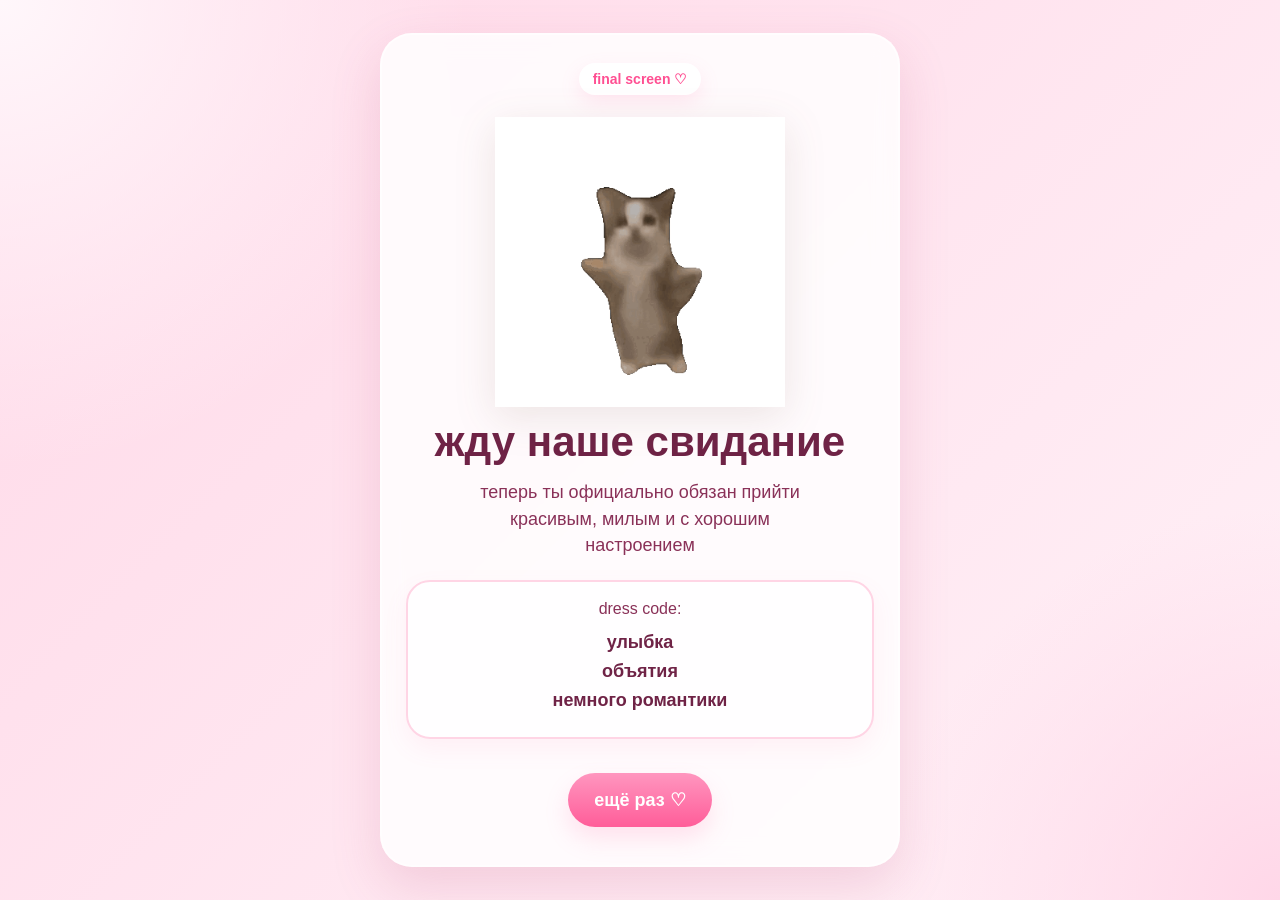
==== final.html @ c8ba1b00 "Add files via upload" ====
<!DOCTYPE html>
<html lang="ru">
<head>
  <meta charset="UTF-8" />
  <meta name="viewport" content="width=device-width, initial-scale=1.0" />
  <title>Финал</title>
  <link rel="stylesheet" href="style.css" />
</head>
<body class="page">
  <div class="floating-hearts"></div>

  <main class="card">
    <div class="badge">final screen ♡</div>

    <div class="pet-wrap">
      <div class="cat-media-wrap cat-media-wrap-happy">
        <img src="cat3.gif" alt="Котик радуется" class="cat-media cat-media-happy" />
      </div>
    </div>

    <h1>жду наше свидание</h1>
    <p class="subtitle">
      теперь ты официально обязан прийти красивым, милым и с хорошим настроением
    </p>

    <div class="final-box">
      <p>dress code:</p>
      <ul>
        <li>улыбка</li>
        <li>объятия</li>
        <li>немного романтики</li>
      </ul>
    </div>

    <div class="buttons buttons-center">
      <a class="btn btn-yes" href="index.html">ещё раз ♡</a>
    </div>
  </main>

  <script src="script.js"></script>
</body>
</html>
---- style.css ----
:root {
  --bg1: #ffd9e8;
  --bg2: #fff1f7;
  --card: rgba(255, 255, 255, 0.82);
  --text: #8a3158;
  --text-dark: #6f2346;
  --pink-dark: #ff4f92;
  --shadow: 0 20px 50px rgba(186, 75, 122, 0.18);
}

* {
  box-sizing: border-box;
}

html,
body {
  margin: 0;
  min-height: 100%;
  font-family: Arial, Helvetica, sans-serif;
}

body {
  overflow: hidden;
  color: var(--text);
  background:
    radial-gradient(circle at top left, #fff7fb 0%, transparent 30%),
    radial-gradient(circle at bottom right, #ffd7e8 0%, transparent 25%),
    linear-gradient(135deg, var(--bg1), var(--bg2));
}

.page {
  min-height: 100vh;
  display: grid;
  place-items: center;
  padding: 24px;
  position: relative;
}

.card {
  width: min(92vw, 520px);
  background: var(--card);
  backdrop-filter: blur(12px);
  border: 2px solid rgba(255, 255, 255, 0.55);
  border-radius: 32px;
  box-shadow: var(--shadow);
  padding: 28px 24px 30px;
  text-align: center;
  position: relative;
  z-index: 2;
}

.badge {
  display: inline-block;
  padding: 8px 14px;
  border-radius: 999px;
  background: #fff;
  color: var(--pink-dark);
  font-weight: 700;
  font-size: 14px;
  box-shadow: 0 8px 20px rgba(255, 120, 173, 0.15);
  margin-bottom: 18px;
}

.pet-wrap {
  display: flex;
  justify-content: center;
  align-items: center;
  min-height: 280px;
  margin: 4px 0 12px;
}

.cat-media-wrap {
  display: inline-flex;
  justify-content: center;
  align-items: center;
  transform-origin: center bottom;
  animation: catFloat 2.8s ease-in-out infinite;
}

.cat-media-wrap-happy {
  animation: catFloatHappy 2s ease-in-out infinite;
}

.cat-media {
  display: block;
  width: min(320px, 78vw);
  height: auto;
  user-select: none;
  pointer-events: none;
  filter: drop-shadow(0 10px 20px rgba(111, 63, 46, 0.12));
}

.cat-media-happy {
  width: min(290px, 72vw);
}

h1 {
  margin: 0;
  font-size: clamp(30px, 5vw, 42px);
  line-height: 1.1;
  color: var(--text-dark);
}

h2 {
  margin: 8px 0 0;
  font-size: clamp(26px, 4vw, 34px);
  color: var(--pink-dark);
}

.subtitle {
  margin: 14px auto 0;
  max-width: 360px;
  font-size: 18px;
  line-height: 1.45;
}

.message-box,
.final-box {
  margin-top: 22px;
  background: rgba(255, 255, 255, 0.75);
  border: 2px solid #ffd5e5;
  border-radius: 24px;
  padding: 18px;
  box-shadow: 0 10px 24px rgba(255, 105, 155, 0.08);
}

.message-box p,
.final-box p {
  margin: 0;
  font-size: 16px;
}

.final-box ul {
  list-style: none;
  padding: 0;
  margin: 14px 0 0;
}

.final-box li {
  margin: 8px 0;
  font-size: 18px;
  font-weight: 700;
  color: var(--text-dark);
}

.buttons {
  position: relative;
  display: flex;
  justify-content: center;
  align-items: center;
  gap: 16px;
  min-height: 70px;
  margin-top: 26px;
  flex-wrap: wrap;
}

.buttons-center {
  justify-content: center;
}

.btn {
  appearance: none;
  border: none;
  text-decoration: none;
  cursor: pointer;
  padding: 16px 26px;
  border-radius: 999px;
  font-size: 18px;
  font-weight: 800;
  transition: transform 0.18s ease, box-shadow 0.18s ease;
  box-shadow: 0 12px 24px rgba(255, 120, 173, 0.2);
}

.btn:hover {
  transform: translateY(-2px) scale(1.02);
}

.btn-yes {
  background: linear-gradient(180deg, #ff96bf, #ff5d99);
  color: white;
}

.btn-no {
  background: white;
  color: var(--pink-dark);
  min-width: 110px;
}

.tiny-note {
  margin-top: 18px;
  font-size: 14px;
  opacity: 0.85;
  min-height: 18px;
}

.floating-hearts {
  position: fixed;
  inset: 0;
  overflow: hidden;
  pointer-events: none;
  z-index: 1;
}

.heart {
  position: absolute;
  bottom: -40px;
  font-size: 20px;
  opacity: 0.75;
  animation: floatUp linear forwards;
}

@keyframes floatUp {
  from {
    transform: translateY(0) scale(1);
    opacity: 0.85;
  }
  to {
    transform: translateY(-115vh) scale(1.5);
    opacity: 0;
  }
}

@keyframes catFloat {
  0%, 100% {
    transform: translateY(0) rotate(0deg);
  }
  50% {
    transform: translateY(-6px) rotate(-1deg);
  }
}

@keyframes catFloatHappy {
  0%, 100% {
    transform: translateY(0) scale(1);
  }
  50% {
    transform: translateY(-8px) scale(1.02);
  }
}

@media (max-width: 520px) {
  .card {
    padding: 24px 18px 26px;
    border-radius: 26px;
  }

  .btn {
    width: 100%;
    max-width: 240px;
  }

  .buttons {
    flex-direction: column;
  }

  .btn-no.is-floating {
    position: fixed !important;
    width: auto;
    max-width: none;
    z-index: 10;
  }

  .pet-wrap {
    min-height: 230px;
  }

  .cat-media {
    width: min(270px, 78vw);
  }

  .cat-media-happy {
    width: min(240px, 72vw);
  }
}
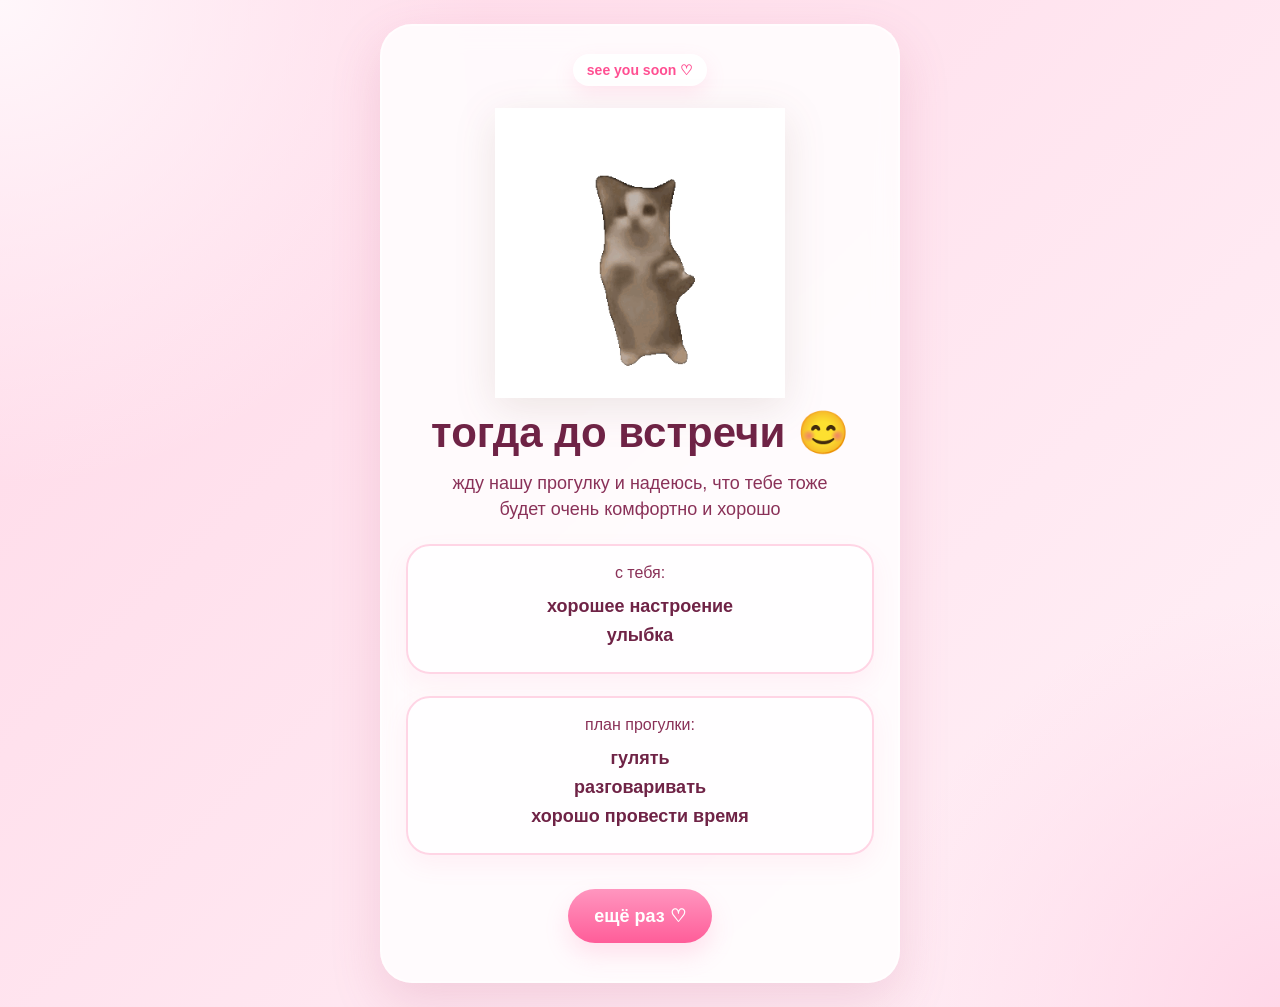
==== commit 31da4f75: "Add files via upload" ====
--- a/final.html
+++ b/final.html
@@ -10,7 +10,7 @@
   <div class="floating-hearts"></div>
 
   <main class="card">
-    <div class="badge">final screen ♡</div>
+    <div class="badge">see you soon ♡</div>
 
     <div class="pet-wrap">
       <div class="cat-media-wrap cat-media-wrap-happy">
@@ -18,17 +18,25 @@
       </div>
     </div>
 
-    <h1>жду наше свидание</h1>
+    <h1>тогда до встречи 😊</h1>
     <p class="subtitle">
-      теперь ты официально обязан прийти красивым, милым и с хорошим настроением
+      жду нашу прогулку и надеюсь, что тебе тоже будет очень комфортно и хорошо
     </p>
 
     <div class="final-box">
-      <p>dress code:</p>
+      <p>с тебя:</p>
       <ul>
+        <li>хорошее настроение</li>
         <li>улыбка</li>
-        <li>объятия</li>
-        <li>немного романтики</li>
+      </ul>
+    </div>
+
+    <div class="final-box">
+      <p>план прогулки:</p>
+      <ul>
+        <li>гулять</li>
+        <li>разговаривать</li>
+        <li>хорошо провести время</li>
       </ul>
     </div>
 
--- a/style.css
+++ b/style.css
@@ -109,7 +109,7 @@
 
 .subtitle {
   margin: 14px auto 0;
-  max-width: 360px;
+  max-width: 390px;
   font-size: 18px;
   line-height: 1.45;
 }
@@ -189,7 +189,7 @@
 .tiny-note {
   margin-top: 18px;
   font-size: 14px;
-  opacity: 0.85;
+  opacity: 0.9;
   min-height: 18px;
 }
 
